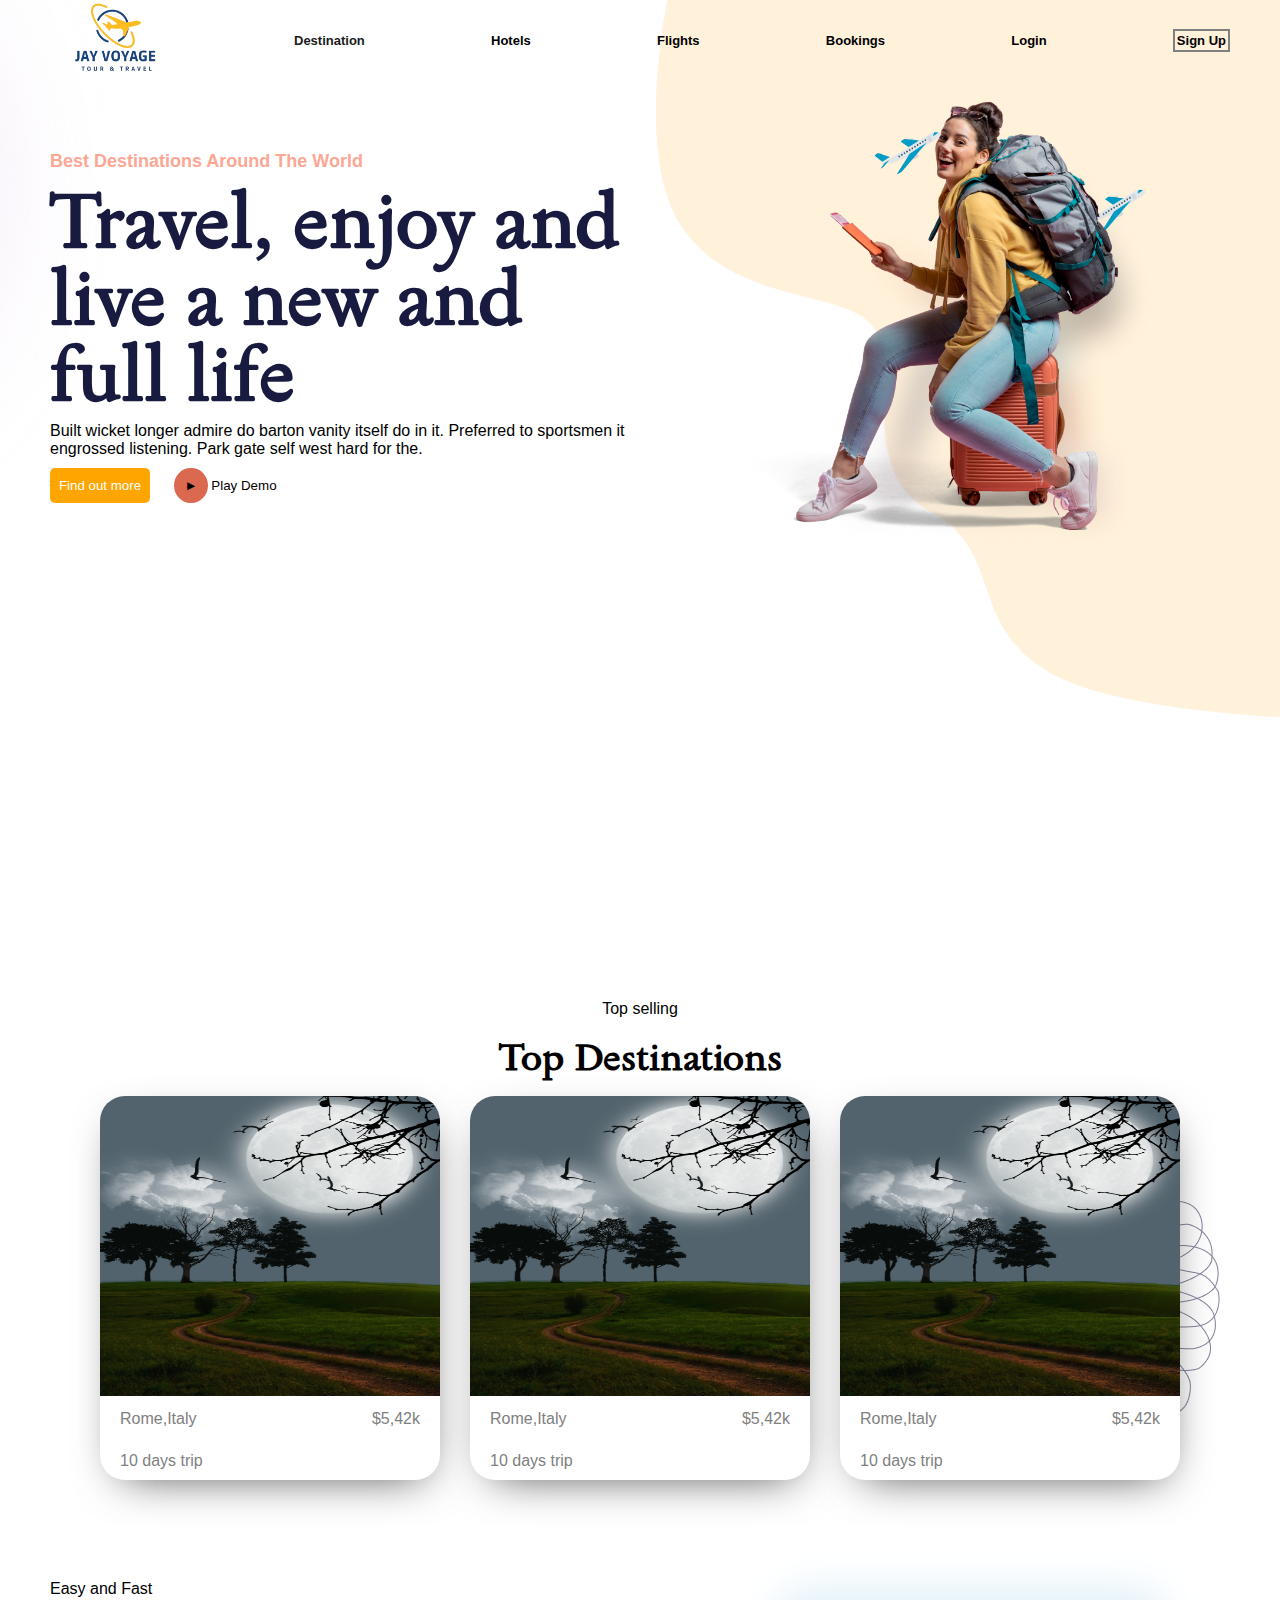
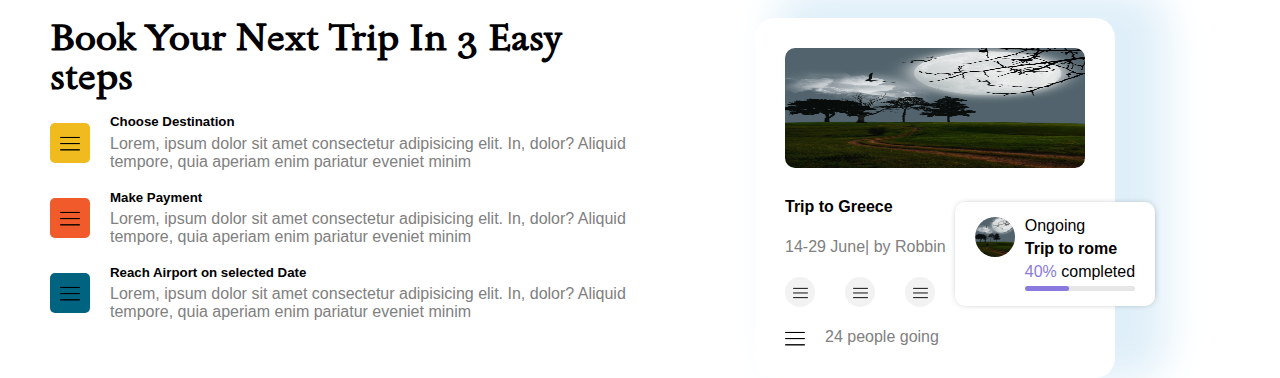
==== index.html @ 6621ebdf "first commit" ====
<!DOCTYPE html>
<html lang="en">
<head>
    <meta charset="UTF-8">
    <meta name="viewport" content="width=device-width, initial-scale=1.0">
    <title>Travel</title>
    <link rel="preconnect" href="https://fonts.googleapis.com">
    <link rel="preconnect" href="https://fonts.gstatic.com" crossorigin>
    <link href="https://fonts.googleapis.com/css2?family=Gupter:wght@400;500;700&family=Playwrite+RO:wght@100..400&family=Sedan:ital@0;1&display=swap" rel="stylesheet">
    <link rel="stylesheet" href="css/main.css">
</head>
<body>
    <main>
        <!-- HEADER -->
        <header>
            <div class="padding_uniform">
                <!-- Navbar -->
                <nav class="">
                    <!-- LOGO -->
                    <div class="img_wrapper">
                        <img src="assets/images/dummy-logo.png" alt="logo" class="img_logo">
                    </div>
                    <ul class="navList_holder">
                        <li><a href="destination.html">Destination</a></li>
                        <li class="">Hotels</li>
                        <li class="">Flights</li>
                        <li class="">Bookings</li>
                        <li class="">Login</li>
                        <li class="signup_btn">Sign Up</li>
                    </ul>
                    <!-- Small & Medium Screens -->
                     <img src="assets/images/hamburger.png" alt="hamburger_img" class="hamburger_img">
                     <div class="navMenu_holder hideMenu">
                        <img src="assets/images/close.png" alt="close_img" class="close_img">
                        <ul class="">
                            <li><a href="destination.html">Destination</a></li>
                            <li class="">Hotels</li>
                            <li class="">Flights</li>
                            <li class="">Bookings</li>
                            <li class="">Login</li>
                            <li class="signup_btn">Sign Up</li>
                        </ul>
                     </div>
                </nav>
                <div class="mainHeader_wrapper">
                    <div class="headerContent_wrapper">
                        <h1 class="">Best Destinations Around The World</h1>
                        <h2 class="font-capture">Travel, enjoy and live a new and full life</h2>
                        <p>Built wicket longer admire do barton vanity itself do in it. Preferred to sportsmen it engrossed listening. Park gate self west hard for the.</p>
                        <!-- Hidden on small screens -->
                        <div class="header_buttonWrapper">
                           <button class="headerBtn_left">Find out more</button>
                           <button class="headerBtn_right"><span>&#9658;</span> play demo</button>
                        </div>
                    </div>
                    <div class="headerImg_Wrapper">
                        <img src="assets/images/travelModel.png" alt="logo" class="header_img">
                    </div>
                    <!-- Hidden on large screens -->
                    <div class="header_buttonWrapperSmallScreen">
                       <button class="headerBtn_left">Find out more</button>
                       <button class="headerBtn_right"><span>&#9658;</span> play demo</button>
                    </div>
                </div>
            </div>

            <!-- Absolutely Positioned -->
             <img src='assets/images/Decore.png' alt="Decore" class="decore_img">
        </header>

        <!-- CATEGORY -->
         <!-- <section>
            <h2>CATEGORY</h2>
            <sub>we offer best services</sub>
            <div>

            </div>
         </section> -->

         <!-- Top Destinations -->
        <section class="destination section padding_uniform ">
          <span>Top selling</span>
          <h2>Top Destinations</h2>
          <!-- CARD HOLDER -->
          <div class="card_holder">
            <!-- CARD -->
            <div class="card">
                <img src="assets/images/moon-art.jpg" alt="art" class="card_img">
                <div class="card_contentWrapper">
                    <div class="card_contentTop">
                        <span>Rome,Italy</span>
                        <span>$5,42k</span>
                    </div>
                    <span class="card_contentBottom">10 days trip</span>
                </div>
            </div>
           <!-- CARD -->
           <div class="card">
               <img src="assets/images/moon-art.jpg" alt="art" class="card_img">
               <div class="card_contentWrapper">
                   <div class="card_contentTop">
                       <span>Rome,Italy</span>
                       <span>$5,42k</span>
                   </div>
                   <span class="card_contentBottom">10 days trip</span>
               </div>
           </div>
           <!-- CARD -->
           <div class="card">
               <img src="assets/images/moon-art.jpg" alt="art" class="card_img">
               <div class="card_contentWrapper">
                   <div class="card_contentTop">
                       <span>Rome,Italy</span>
                       <span>$5,42k</span>
                   </div>
                   <span class="card_contentBottom">10 days trip</span>
               </div>
           </div>
           <!-- Absolutely Positioned -->
          <img src='assets/images/Decore_spring.png' alt="Decore" class="decoreSpring_img">
          </div>
        </section>

        <!-- BOOKING -->
        <section class="booking section padding_uniform">
            <span class="header">Easy and Fast</span>
            <div class="Booking_mainWrapper">
                <div class="bookingLeft_wrapper"> 
                    <h2>Book Your Next Trip In 3 Easy steps</h2>
                    <!-- 3 steps -->
                    <div class="step_holder">
                        <!-- Step -->
                        <div class="step">
                            <div class="img_holder holder_one">
                                <img src="assets/images/hamburger.png" alt="icon" class="step_img">
                            </div>
                            <div class="step_textWrapper">
                                <h5 class="textHeader">Choose Destination</h4>
                                <p>Lorem, ipsum dolor sit amet consectetur adipisicing elit. In, dolor? Aliquid tempore, quia aperiam enim pariatur eveniet minim</p>
                            </div>
                        </div>
                        <!-- Step -->
                        <div class="step">
                            <div class="img_holder holder_two">
                                <img src="assets/images/hamburger.png" alt="icon" class="step_img">
                            </div>
                            <div class="step_textWrapper">
                                <h5 class="textHeader">Make Payment</h4>
                                <p>Lorem, ipsum dolor sit amet consectetur adipisicing elit. In, dolor? Aliquid tempore, quia aperiam enim pariatur eveniet minim</p>
                            </div>
                        </div>
                        <!-- Step -->
                        <div class="step">
                            <div class="img_holder holder_three">
                                <img src="assets/images/hamburger.png" alt="icon" class="step_img">
                            </div>
                            <div class="step_textWrapper">
                                <h5 class="textHeader">Reach Airport on selected Date</h4>
                                <p>Lorem, ipsum dolor sit amet consectetur adipisicing elit. In, dolor? Aliquid tempore, quia aperiam enim pariatur eveniet minim</p>
                            </div>
                        </div>
                    </div>
                </div>
                <!-- Booking Right Content -->
                 <div class="bookingRight_wrapper">
                    <div class="contentWrapper">
                        <img src="assets//images/moon-art.jpg" alt="modelImg" class="mainImg">
                        <div class="textWrapper">
                            <h4 class="textHeader">Trip to Greece</h4>
                            <span class="date">14-29 June| by Robbin</span>
                            <div class="iconWrapper">
                                <span class="iconImg_wrapper">
                                    <img src="assets/images/hamburger.png" alt="icon" class="icon_img">
                                </span>
                                <span class="iconImg_wrapper">
                                    <img src="assets/images/hamburger.png" alt="icon" class="icon_img">
                                </span>
                                <span class="iconImg_wrapper">
                                    <img src="assets/images/hamburger.png" alt="icon" class="icon_img">
                                </span>
                            </div>
                            <div class="leftCard_bottom">
                                <img src="assets/images/hamburger.png" alt="iconImg" class="iconImg">
                                <span>24 people going</span>
                            </div>
                        </div>
                        <!-- Absolute -->
                        <div class="bookingRight_absolute">
                           <img src="assets/images/moon-art.jpg" alt="img" >
                           <div class="absolute_contentWrapper">
                               <span>Ongoing</span>
                               <h4>Trip to rome</h4>
                               <p><span>40% </span>completed</p>
                               <div class="draw-line">
                                <div class="innerLine"></div>
                               </div>
                           </div>
                        </div>
                    </div>
                 </div>
            </div>

        </section>
    </main>
    <!-- Link to the JavaScript file -->
    <script src="js/main.js"></script>
</body>
</html>
---- css/main.css ----
/* main.css */
* {
    margin: 0;
    padding: 0;
}
body {
    font-family: Arial, sans-serif;
    margin: 0;
    padding: 0;
    /* box-sizing: border-box; */
}

button {
    cursor: pointer;
}

a {
    text-decoration: none;
    cursor: pointer;
}

.font-capture {
    font-family: sedan;
}


main {
    /* padding: 0px 50px 0 50px; */
    display: flex;
    flex-direction: column;
    gap: 100px;
}

nav {
   position: relative;
   display: flex;
   gap:10px;
   align-items: center;
   height: 80px;
   /* background-color: blue; */
}

nav .img_wrapper {
    width: 20%;
    height: 100%;
    /* background-color: blueviolet; */
}

nav .img_logo {
    aspect-ratio: 20/12;
    /* width: 16vw; */
    /* background-color: aquamarine; */
    object-fit: cover;
    height: 100%;
}

nav ul {
    list-style: none;
    padding: 0;
    /* background-color: red; */
    width: 80%;
    display: flex;
    justify-content: space-between;
    align-items: center;
    list-style: none;
}

nav ul li {
    display: inline;
    font-weight: 600;
    font-size: small;
}

nav ul li a {
    color: rgb(27, 26, 26);
}

nav ul li:hover {
    /* background-color: yellow; */
    padding: 4px;
}

.hamburger_img {
    display: none;
    width: 40px;
    height: auto;
}

.navMenu_holder {
    background-color: white;
    display: none;
    position: absolute;
    top: 10px;
    right: 0;
    width: 50%;
    border-radius: 10px;
    padding: 20px;
    -webkit-box-shadow: 3px 14px 56px -19px rgba(0,0,0,0.75);
    -moz-box-shadow: 3px 14px 56px -19px rgba(0,0,0,0.75);
    box-shadow: 3px 14px 56px -19px rgba(0,0,0,0.75);
}

.close_img {
    width: 30px;
    height: auto;
    align-self: flex-end;
    cursor: pointer;
}
.navMenu_holder ul{
    display: flex;
    flex-direction: column;
    align-items: center;
    gap: 40px;
    /* background-color: #FBA794; */
}
.signup_btn {
    border: 2px solid gray;
    padding: 2px;
}

/* nav ul li a {
    color: #fff;
    text-decoration: none;
} */
header {
    position: relative;
    height: 100vh;
    /* background-color: blueviolet; */
}

.padding_uniform {
    padding: 0px 50px 0 50px;
}
.decore_img {
    position: absolute;
    top: 0;
    right: 0;
    bottom: 0;
    left: 0;
    width: 100%;
    height: 80%;
    object-fit: cover;
    z-index: -1;

}
.mainHeader_wrapper {
    /* background-color: blueviolet; */
    display: flex;
    margin-top: 20px;
}
.headerContent_wrapper {
    flex: 1;
    width: 50%;
    display: flex;
    flex-direction: column;
    justify-content: center;
    gap: 10px;
    /* background-color: aquamarine; */
}

.header_buttonWrapperSmallScreen{
    display: none;
    margin-top: 10px;
}

.headerImg_Wrapper {
    flex: 1;
    width: 50%;
    height: 100%;
    width: fit-content;
    height: fit-content;
    justify-self: center;
    align-self: center;
    /* width: 100%; */
    /* background-color: aqua; */
}

.header_img {
    width: 100%;
    height: 450px;
    object-fit: contain;
}

header h1 {
    color:#FBA794;
    font-size: large;
}

header h2 {
    color: #181B3F;
    font-weight: 900;
    /* font-size: 70px; */
    font-size: 6vw;
    line-height: 1;          /* Set line-height to 1 to remove extra space */
    margin: 0;    
    /* background-color: aqua; */
    height: min-content;
}

button {
    width: 100px;
    height: 35px;
    border-radius: 5px;
    border: none;
}

.headerBtn_left {
    background-color: orange;
    color: white;
    cursor: pointer;
    margin-right: 20px;
}

.headerBtn_right {
    background-color: transparent;
    text-transform: capitalize;
    width: max-content;
}
.headerBtn_right span {
    background-color: #DB6950;
    padding: 10px;
    border-radius: 50%;
}


.section {
    display: flex;
    flex-direction: column;
    align-items: center;
    gap: 20px;
}

.section h2 {
    font-family: sedan;
    font-weight: 900;
    font-size: clamp(25px, 3vw, 80px);
    line-height: 1;
}

.card_holder {
    position: relative;
    width: 100%;
    display: flex;
    gap: 30px;
    box-sizing: border-box;
    padding: 0 50px;
}

.decoreSpring_img {
    z-index: -1;
    position: absolute;
    top: 50%;
    right: 10px;
    transform: translateY(-50%);
}

.card {
    background-color: white;
    width: calc(100%/3);
    border-radius: 25px;
    -webkit-box-shadow: 3px 14px 45px -19px rgba(0,0,0,0.75);
    -moz-box-shadow: 3px 14px 45px -19px rgba(0,0,0,0.75);
    box-shadow: 3px 14px 45px -19px rgba(0,0,0,0.75);
}

.card_img {
    width: 100%;
    height: 300px;
    border-radius: 25px 25px 0 0;
}

.card_contentWrapper {
    color: gray;
    font-size: medium;
    height: 60px;
    padding: 10px 20px;
    display: flex;
    flex-direction: column;
    justify-content: space-between;
    /* background-color: #EAA70E; */
}

.card_contentTop {
    /* background-color: #EAA70E; */
    width: 100%;
    display: flex;
    justify-content: space-between;
}

.card_contentBottom {

}


.booking .header {
    width: 100%;
    text-align: start;
}

.Booking_mainWrapper {
    display: flex;
}
.bookingLeft_wrapper {
    width: 50%;
    display: flex;
    flex-direction: column;
    gap: 20px;
}
.bookingLeft_wrapper h2{
    font-family: sedan;
    font-weight: 900;
    font-size: clamp(25px, 3vw, 80px);
    line-height: 1;
}
.bookingLeft_wrapper .step_holder {
    display: flex;
    flex-direction: column;
    gap: 20px;
}

.step {
    display: flex;
    align-items: center;
    gap: 20px;
}
.step .img_holder {
    width: 20px;
    height: 20px;
    padding: 10px;
    border-radius: 5px;
}
.step .holder_one {
    background-color: #F0BB1F;
}
.step .holder_two {
    background-color: #F15A2B;
}
.step .holder_three {
    background-color: #006380;
}
.step_img {
    width: 20px;
    height: 20px;
}
.step_textWrapper .textHeader{
    line-height: 1;
    margin: 0;
}
.step_textWrapper p{
    margin-top: 6px;
    color: gray;
}
.bookingRight_wrapper {
    width: 50%;
    display: flex;
    justify-content: center;
}
.bookingRight_wrapper .contentWrapper {
    position: relative;
    display: flex;
    flex-direction: column;
    gap: 30px;
    width: 300px;
    height: 300px;
    padding: 30px;
    border-radius: 20px;
    -webkit-box-shadow: 36px -13px 41px 16px rgba(223,239,249,1);
    -moz-box-shadow: 36px -13px 41px 16px rgba(223,239,249,1);
    box-shadow: 36px -13px 41px 16px rgba(223,239,249,1);
}
.bookingRight_wrapper .contentWrapper .mainImg{
    border-radius: 10px;
    width: 100%;
    height: 40%;
}
.bookingRight_wrapper .contentWrapper .textWrapper{
    height: 60%;
    display: flex;
    flex-direction: column;
    justify-content: space-between;
    /* background-color: #DB6950; */
}

.textWrapper .date {
    color: gray;
}
.textWrapper .iconWrapper {
    display: flex;
    gap: 30px;
}
.iconImg_wrapper {
    display: flex;
    justify-content: center;
    align-items: center;
    width: 20px;
    height: 20px;
    background-color: rgb(128, 128, 128,0.1);
    padding: 5px;
    border-radius: 50%;
}
.iconWrapper .iconImg_wrapper .icon_img{
    width: 15px;
    height: 15px;
}

.textWrapper .leftCard_bottom {
    color: gray;
    display: flex;
    gap: 20px;
}

.leftCard_bottom .iconImg {
    width: 20px;
    height: 20px;
}

.bookingRight_absolute {
    /* width: 60%; */
    padding: 15px 20px;
    border-radius: 10px;
    background-color: white;
    position: absolute;
    bottom: 20%;
    right: 0;
    transform: translateX(20%);
    display: flex;
    gap: 10px;
    -webkit-box-shadow: 0px 0px 10px -6px rgba(0,0,0,1);
    -moz-box-shadow: 0px 0px 10px -6px rgba(0,0,0,1);
    box-shadow: 0px 0px 10px -6px rgba(0,0,0,1);
}
.bookingRight_absolute img {
    width: 40px;
    height: 40px;
    border-radius: 50%;
}
.absolute_contentWrapper {
    display: flex;
    flex-direction: column;
    gap: 5px;
}
.absolute_contentWrapper .draw-line {
    width: 100%;
    height: 5px;
    background-color:rgb(128, 128, 128,0.2);
    border-radius: 10px;
}
.absolute_contentWrapper p span {
    color: #8A79DF;
}
.draw-line .innerLine {
    width: 40%;
    height: 100%;
    background-color: #8A79DF;
    border-radius: 10px;
}


/* Large devices (small laptops/desktops) */
@media (max-width: 1024px) {
    body {
        font-size: 18px;
    }
    
}

/* Medium devices (tablets) */
@media (max-width: 768px) {
    body {
        font-size: 16px;
    }
    .navList_holder {
        display: none;
    }
    nav {
        justify-content: space-between;
    }
    .hamburger_img {
        display: inline-block;
        cursor: pointer;
    }
    .navMenu_holder{
        display: flex;
        flex-direction: column;
    }
    .hideMenu {
        display: none;
    }
    .padding_uniform {
        padding: 0px 25px 0 25px;
    }

    header {
        height: max-content;
    }

    .mainHeader_wrapper {
        flex-direction: column;
        margin-top: 10px;
    }

    .headerContent_wrapper {
        width: 100%;
    }

    .header_buttonWrapper {
        display: none;
    }

    .header_buttonWrapperSmallScreen {
        display: block;
    }

    .headerImg_Wrapper {
        width: fit-content;
        height: fit-content;
    }
    
    .header_img {
        height: 60vw;
        width: fit-content;
    }

    .card_holder {
        /* background-color: #EAA70E; */
        flex-direction: column;
        align-items: center;
    }
    .card {
        width: 60vw;
    }

    .Booking_mainWrapper {
        flex-direction: column;
        gap: 40px;
    }
    .bookingLeft_wrapper {
        width: 100%;
    }
    .bookingRight_wrapper {
        width: 100%;
    }
}

/* Small devices (phones) */
@media (max-width: 480px) {
    body {
        font-size: 14px;
    }

    nav .img_logo {
        aspect-ratio: 1/1;
    }

    .hamburger_img {
        width: 30px;
    }
    .navMenu_holder {
        width: 90%;
    }

    .header_img {
        height: 80vw;
    }

    .card {
        width: 100%;
    }
}


/* Extra large devices (large desktops) */
@media (min-width: 1281px) {
    body {
        font-size: 20px;
    }
}

/* Media Query for Small Screens */
/* @media (max-width: 768px) {
    .mainHeader_wrapper {
        flex-direction: column;
        margin-top: 10px;
    }

    .headerContent_wrapper,
    .headerImg_Wrapper {
        width: 100%;
    }

    header h1, header h2 {
        font-size: medium;
        text-align: center;
    }

    nav ul {
        flex-direction: column;
        align-items: flex-start;
    }

    nav ul li {
        font-size: larger;
        padding: 8px 0;
    }

    .signup_btn {
        width: 100%;
        text-align: center;
        padding: 10px;
    }
} */
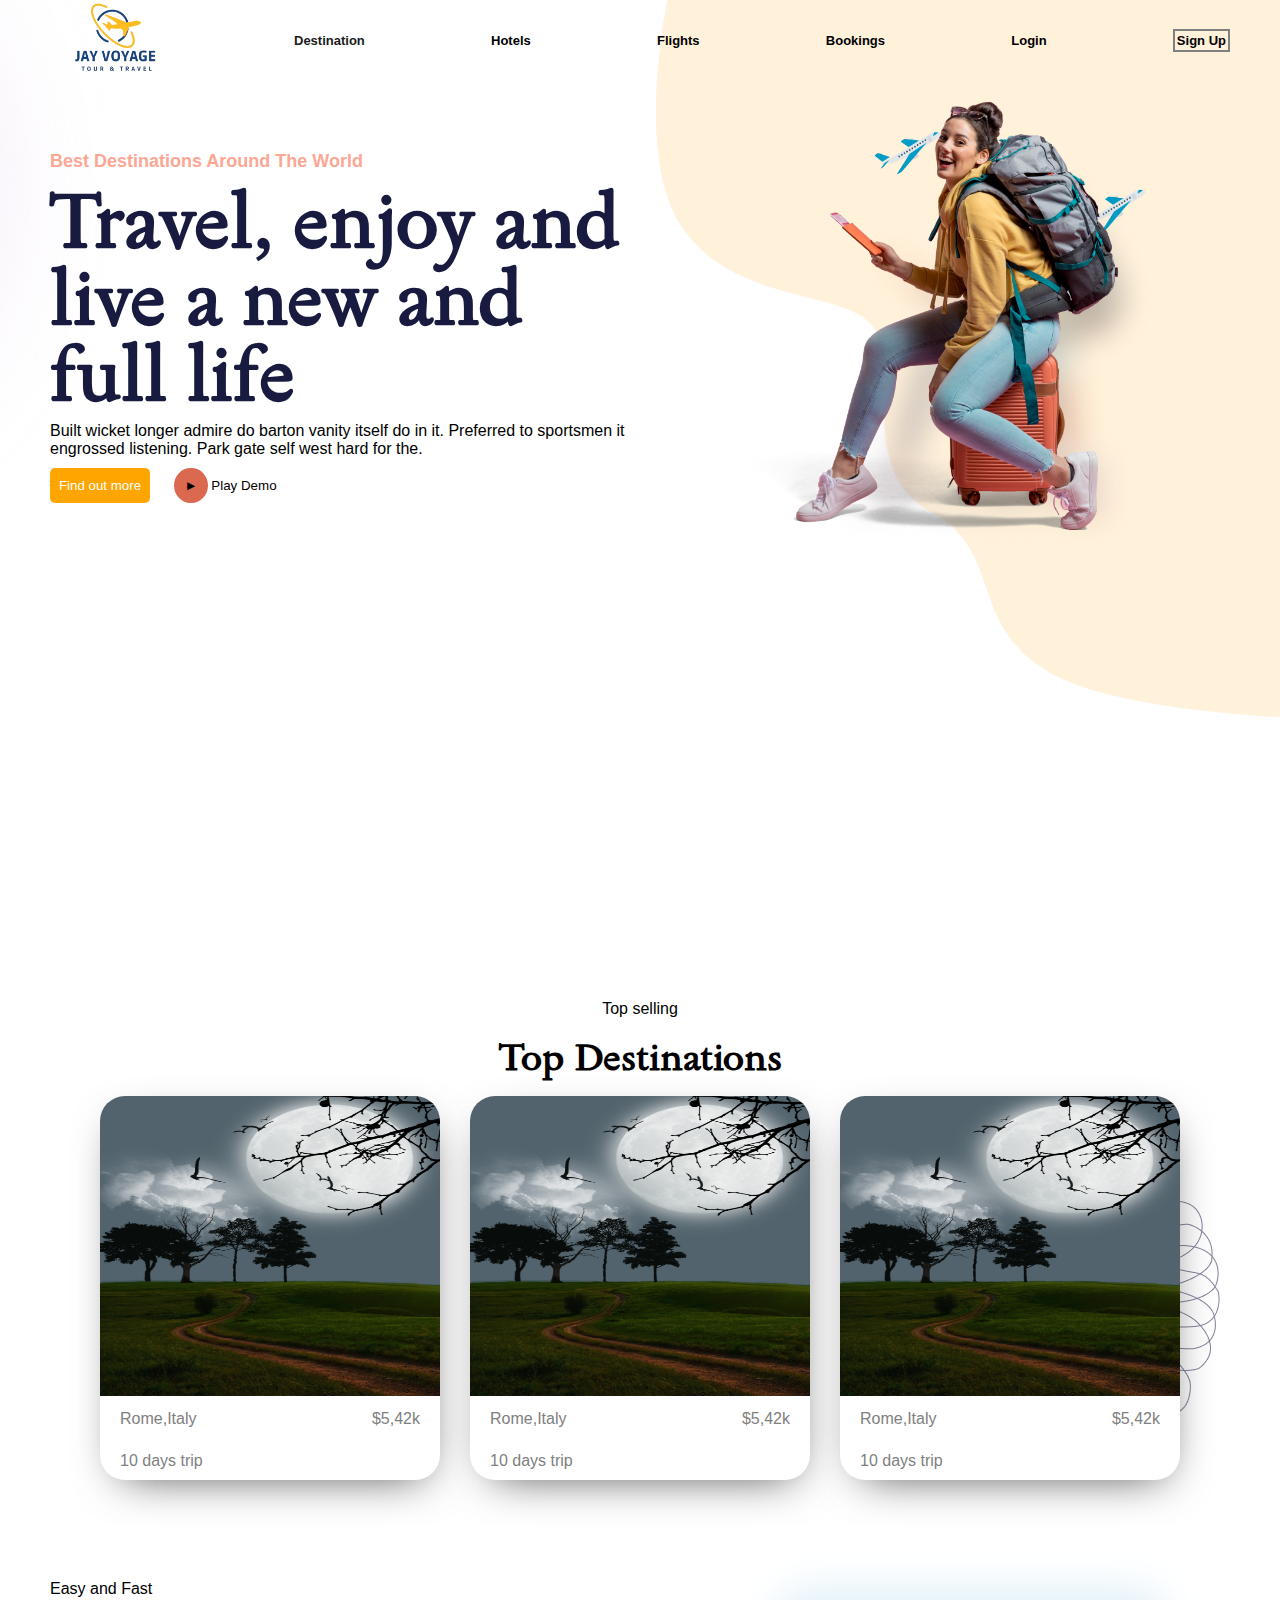
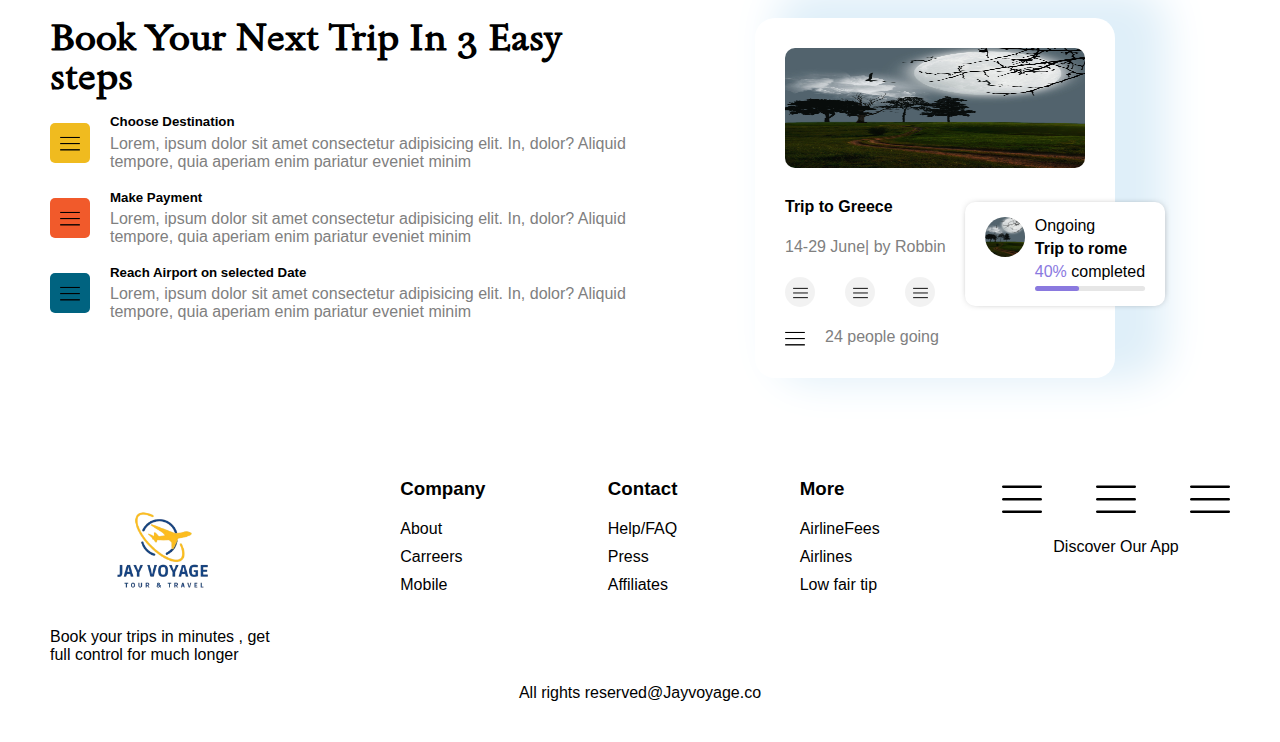
==== commit d98a3a7b: "new commit" ====
--- a/index.html
+++ b/index.html
@@ -199,8 +199,54 @@
                     </div>
                  </div>
             </div>
-
         </section>
+
+        <!-- FOOTER -->
+        <footer class="footer section padding_uniform">
+            <div class="footerNav_wrapper">
+                <div class="navContainer navContainerIdentity">
+                    <img src="assets/images/dummy-logo.png" alt="logo" class="img_logo">
+                    <p>Book your trips in minutes , get full control for much longer</p>
+                </div>
+                <div class="navContainer navContainerCenter_Wrapper">
+                    <div class="navContainerCenterItem_Wrapper">
+                        <h3>Company</h3>
+                        <div class="navItem_wrapper">
+                            <span>About</span>
+                            <span>Carreers</span>
+                            <span>Mobile</span>
+                        </div>
+                    </div>
+
+                    <div class="navContainerCenterItem_Wrapper">
+                        <h3>Contact</h3>
+                        <div class="navItem_wrapper">
+                            <span>Help/FAQ</span>
+                            <span>Press</span>
+                            <span>Affiliates</span>
+                        </div>
+                    </div>
+
+                    <div class="navContainerCenterItem_Wrapper">
+                        <h3>More</h3>
+                        <div class="navItem_wrapper">
+                            <span>AirlineFees</span>
+                            <span>Airlines</span>
+                            <span>Low fair tip</span>
+                        </div>
+                    </div>
+                </div>
+                <div class="navContainer navContainerLast">
+                    <div class="">
+                        <img src="assets/images/hamburger.png" alt="img" class="footerIcon">
+                        <img src="assets/images/hamburger.png" alt="img" class="footerIcon footerIconMiddle">
+                        <img src="assets/images/hamburger.png" alt="img" class="footerIcon">
+                    </div>
+                    <p>Discover Our App</p>
+                </div>
+            </div>
+            <p>All rights reserved@Jayvoyage.co</p>
+        </footer>
     </main>
     <!-- Link to the JavaScript file -->
     <script src="js/main.js"></script>
--- a/css/main.css
+++ b/css/main.css
@@ -415,14 +415,13 @@
 }
 
 .bookingRight_absolute {
-    /* width: 60%; */
     padding: 15px 20px;
     border-radius: 10px;
     background-color: white;
     position: absolute;
     bottom: 20%;
     right: 0;
-    transform: translateX(20%);
+    transform: translateX(25%);
     display: flex;
     gap: 10px;
     -webkit-box-shadow: 0px 0px 10px -6px rgba(0,0,0,1);
@@ -455,6 +454,73 @@
     border-radius: 10px;
 }
 
+.footer {
+    display: flex;
+    flex-direction: column;
+    gap: 20px;
+    margin-bottom: 40px;
+}
+.footerIcon {
+    width: 40px;
+    height: 40px;
+}
+.footerNav_wrapper {
+    width: 100%;
+    /* background-color: #F0BB1F; */
+    display: flex;
+    gap: 20px;
+}
+
+.navContainerLast {
+    /* background-color: #F15A2B; */
+    display: flex;
+    flex-direction: column;
+    justify-content: flex-start;
+    align-items: center;
+    gap: 20px;
+    
+}
+
+.navContainerLast div{
+    width: 100%;
+    display: flex;
+    justify-content: space-between;
+    /* background-color: #8A79DF; */
+}
+.navContainer {
+    width: 20%;
+}
+
+.navContainerIdentity {
+    /* background-color: aqua; */
+    display: flex;
+    flex-direction: column;
+    justify-content: center;
+    align-items: center;
+}
+.navContainerIdentity img{
+    width: 150px;
+    height: auto;
+}
+
+.footerNav_wrapper .navContainerCenter_Wrapper{
+    width: 60%;
+    display: flex;
+    justify-content: space-evenly;
+    gap: 20px;
+}
+
+.navContainerCenterItem_Wrapper {
+    display: flex;
+    flex-direction: column;
+    gap: 20px;
+}
+
+.navItem_wrapper {
+    display: flex;
+    flex-direction: column;
+    gap: 10px;
+}
 
 /* Large devices (small laptops/desktops) */
 @media (max-width: 1024px) {
@@ -540,6 +606,22 @@
     .bookingRight_wrapper {
         width: 100%;
     }
+
+    .footerNav_wrapper {
+        flex-direction: column;
+    }
+    .navContainerCenter_Wrapper {
+        flex-direction: column;
+    }
+
+    .navContainer {
+        width: 100%;
+    }
+
+    .navContainerLast div{
+        width: min-content;
+        gap: 20px;
+    }
 }
 
 /* Small devices (phones) */
@@ -566,6 +648,12 @@
     .card {
         width: 100%;
     }
+
+    .bookingRight_absolute {
+        bottom: 20%;
+        right: 0;
+        transform: translateX(5%);
+    }
 }
 
 
@@ -575,37 +663,3 @@
         font-size: 20px;
     }
 }
-
-/* Media Query for Small Screens */
-/* @media (max-width: 768px) {
-    .mainHeader_wrapper {
-        flex-direction: column;
-        margin-top: 10px;
-    }
-
-    .headerContent_wrapper,
-    .headerImg_Wrapper {
-        width: 100%;
-    }
-
-    header h1, header h2 {
-        font-size: medium;
-        text-align: center;
-    }
-
-    nav ul {
-        flex-direction: column;
-        align-items: flex-start;
-    }
-
-    nav ul li {
-        font-size: larger;
-        padding: 8px 0;
-    }
-
-    .signup_btn {
-        width: 100%;
-        text-align: center;
-        padding: 10px;
-    }
-} */